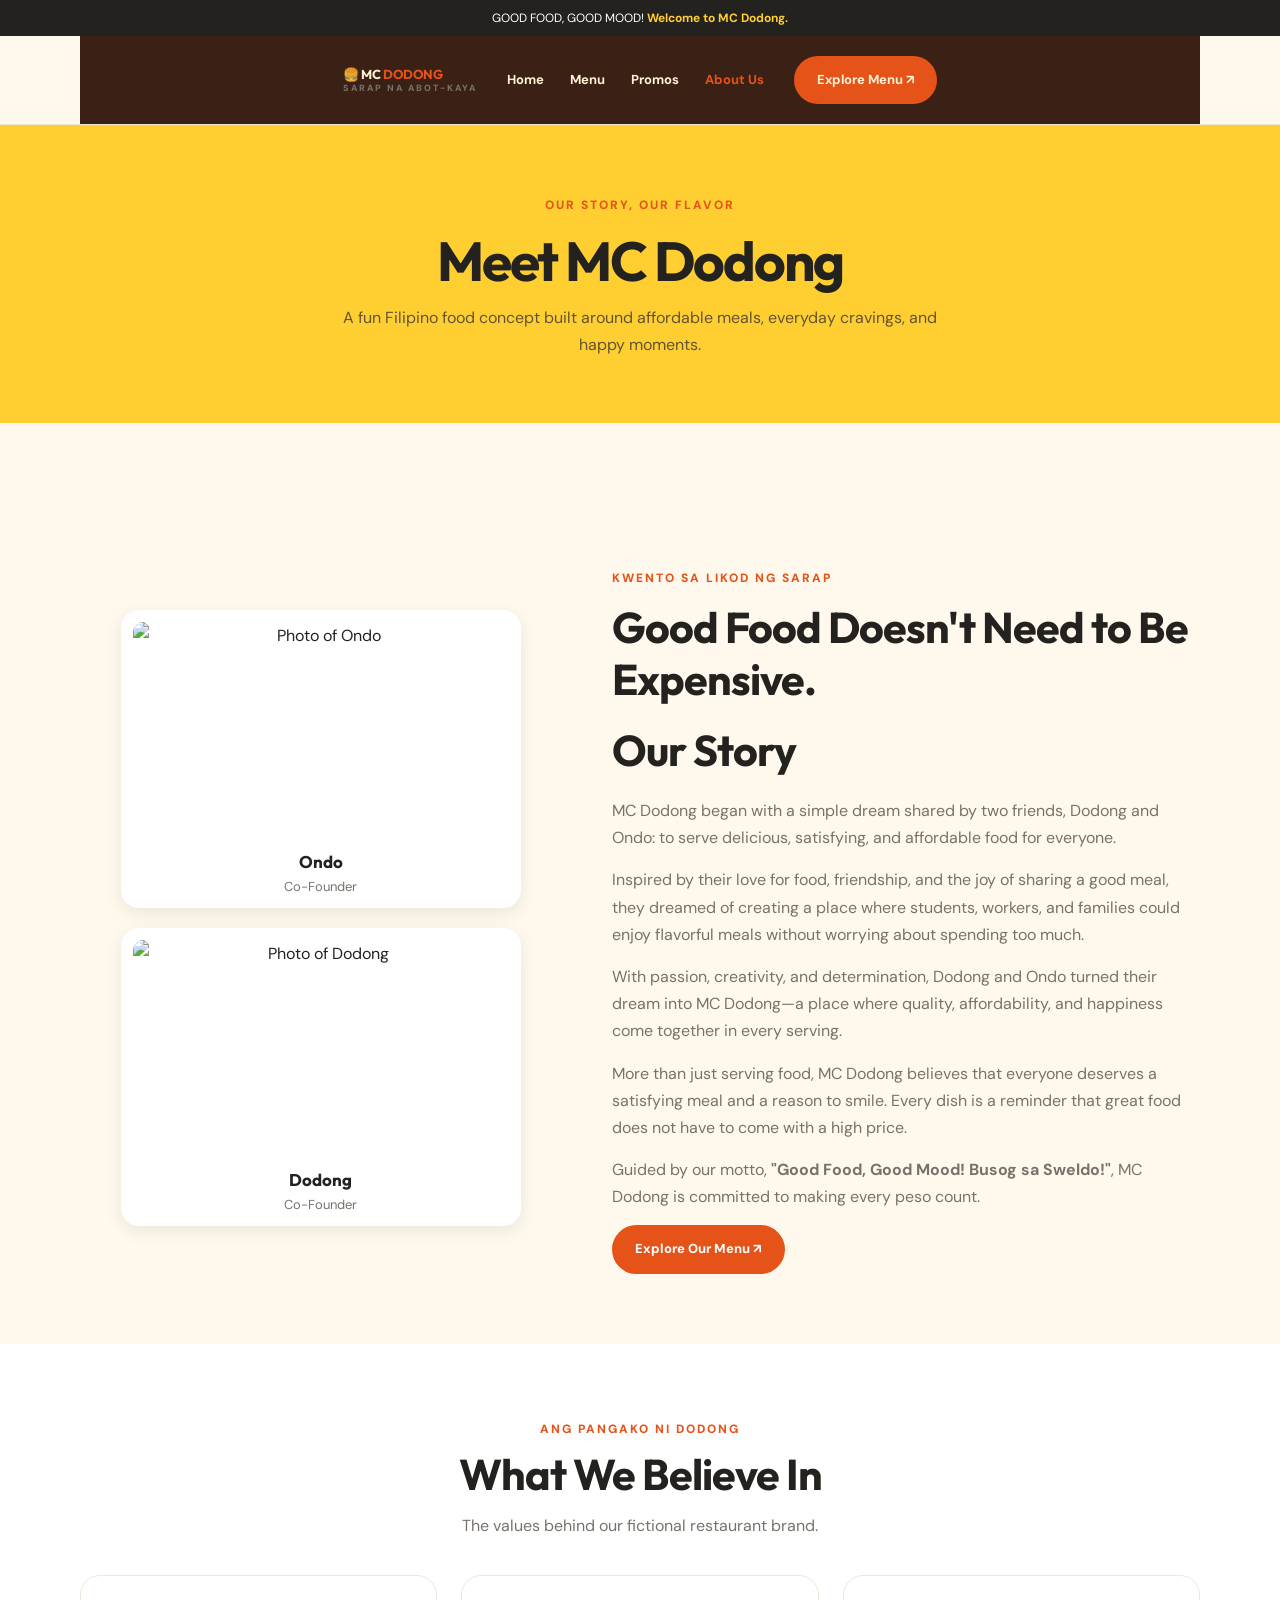
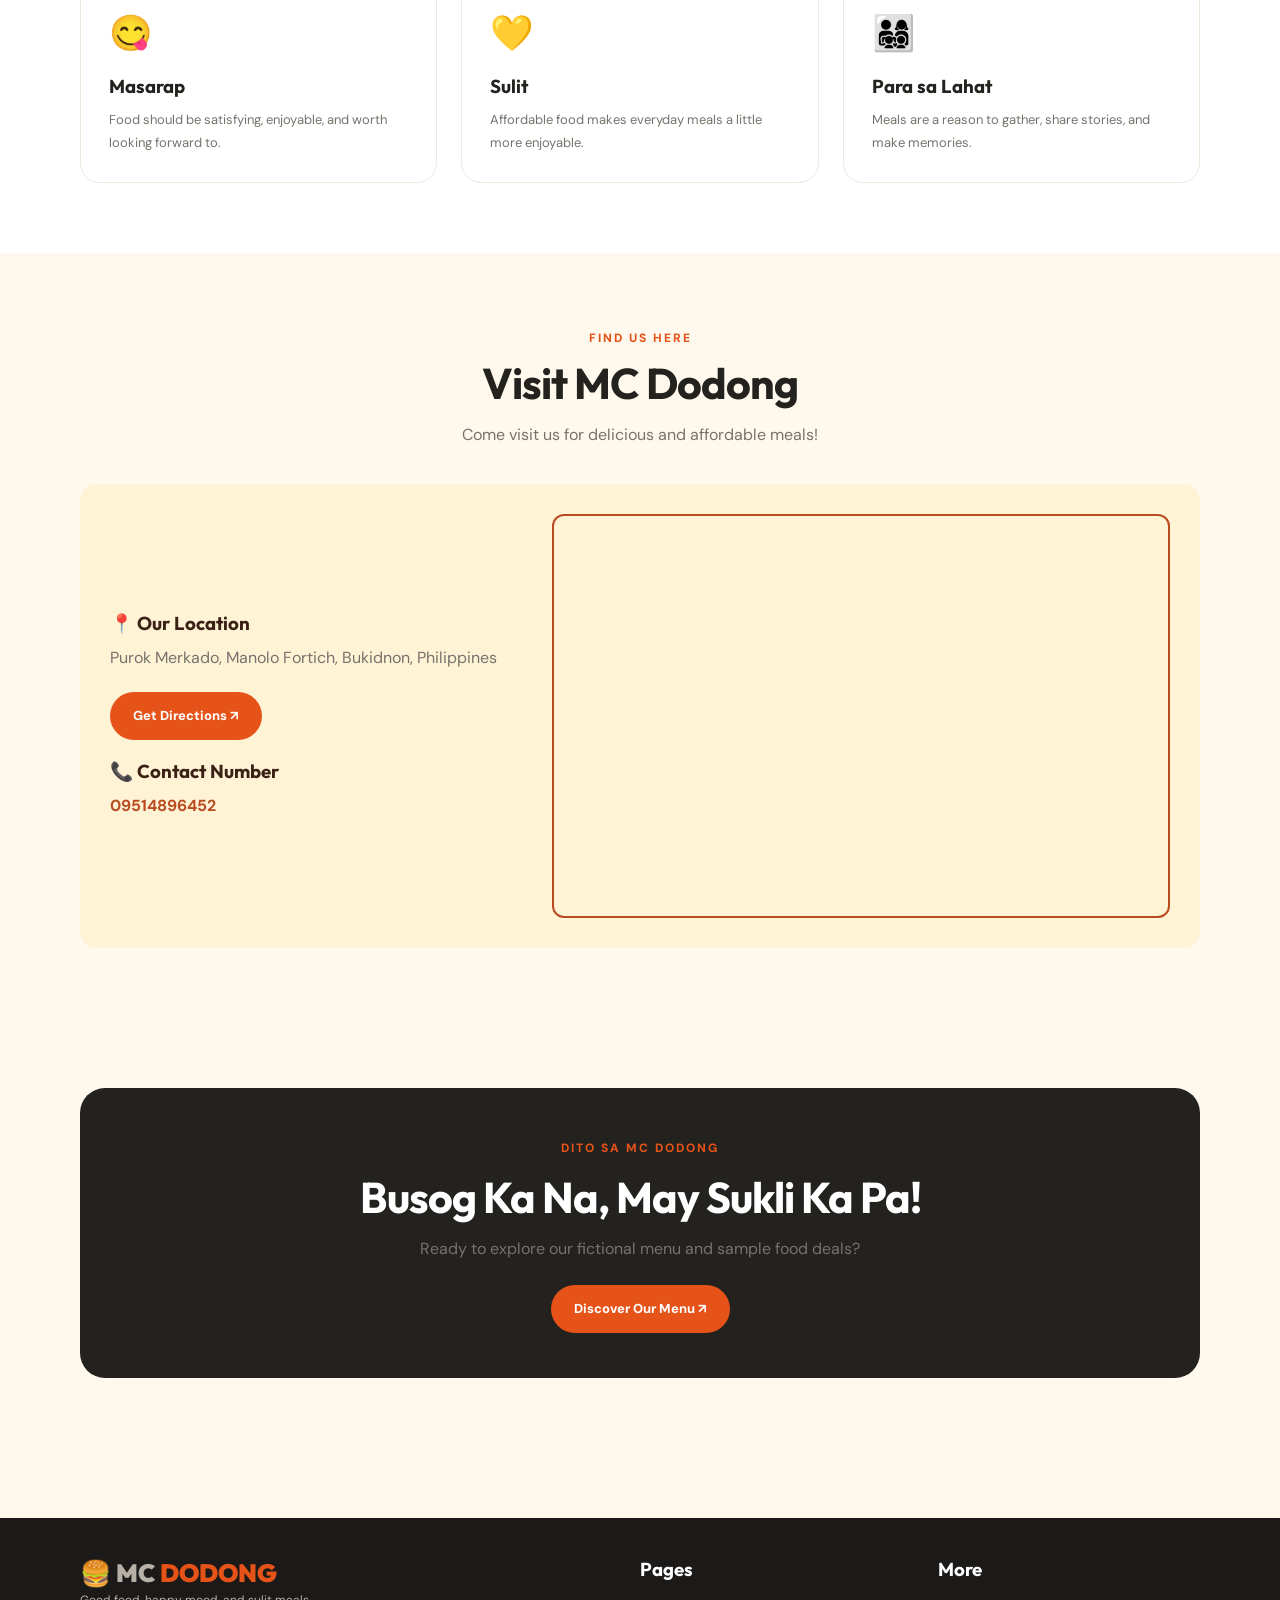
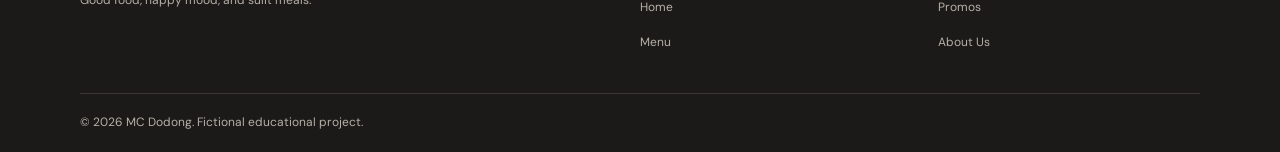
==== about.html @ 02cd671e "added menu,about, promos,styles" ====
<!DOCTYPE html>
<html lang="en">
<head>
    
    <meta charset="UTF-8">
    <meta name="viewport" content="width=device-width, initial-scale=1.0">
    <title>MC Dodong | About Us</title>
    <link rel="stylesheet" href="styles.css">
</head>
<body>
    



<div class="announcement">GOOD FOOD, GOOD MOOD! <strong>Welcome to MC Dodong.</strong></div>

<header>
    <div class="container navbar">
        <a href="index.html" class="logo">🍔 MC <span>DODONG</span><small>SARAP NA ABOT-KAYA</small></a>
        <nav>
            <a href="index.html">Home</a>
            <a href="menu.html">Menu</a>
            <a href="promos.html">Promos</a>
            <a href="about.html" class="active">About Us</a>
        </nav>
        <a href="menu.html" class="btn">Explore Menu ↗</a>
    </div>
</header>

<main>
    <section class="page-banner">
        <span class="eyebrow">Our story, our flavor</span>
        <h1>Meet MC Dodong</h1>
        <p>A fun Filipino food concept built around affordable meals,
           everyday cravings, and happy moments.</p>
    </section>

    <section>
<section>
    <div class="container about-grid">

    
        <div class="founders-section">

            <div class="founder-card">
                <img src="you.png" alt="Photo of Ondo">
                <h3>Ondo</h3>
                <p>Co-Founder</p>
            </div>

            <div class="founder-card">
                <img src="dodong.png" alt="Photo of Dodong">
                <h3>Dodong</h3>
                <p>Co-Founder</p>
            </div>

        </div>

        <!-- RIGHT SIDE: OUR STORY -->
        <div class="story-content">
            <span class="eyebrow">Kwento sa likod ng sarap</span>

            <h2>Good Food Doesn't Need to Be Expensive.</h2>
            <h2>Our Story</h2>

            <p>
                MC Dodong began with a simple dream shared by two
                friends, Dodong and Ondo: to serve delicious,
                satisfying, and affordable food for everyone.
            </p>

            <p>
                Inspired by their love for food, friendship, and the
                joy of sharing a good meal, they dreamed of creating
                a place where students, workers, and families could
                enjoy flavorful meals without worrying about
                spending too much.
            </p>

            <p>
                With passion, creativity, and determination, Dodong
                and Ondo turned their dream into MC Dodong—a place
                where quality, affordability, and happiness come
                together in every serving.
            </p>

            <p>
                More than just serving food, MC Dodong believes that
                everyone deserves a satisfying meal and a reason to
                smile. Every dish is a reminder that great food does
                not have to come with a high price.
            </p>

            <p>
                Guided by our motto,
                <strong>"Good Food, Good Mood! Busog sa Sweldo!"</strong>,
                MC Dodong is committed to making every peso count.
            </p>

<a href="menu.html" class="btn">Explore Our Menu ↗</a>

            </div>
        </div>
    </section>

    <section style="background: white;">
        <div class="container">
            <div class="section-heading">
                <span class="eyebrow">Ang pangako ni Dodong</span>
                <h2>What We Believe In</h2>
                <p>The values behind our fictional restaurant brand.</p>
            </div>

            <div class="card-grid">
                <article class="promo-card">
                    <div class="promo-icon">😋</div>
                    <h3>Masarap</h3>
                    <p>Food should be satisfying, enjoyable, and worth looking forward to.</p>
                </article>

                <article class="promo-card">
                    <div class="promo-icon">💛</div>
                    <h3>Sulit</h3>
                    <p>Affordable food makes everyday meals a little more enjoyable.</p>
                </article>

                <article class="promo-card">
                    <div class="promo-icon">👨‍👩‍👧‍👦</div>
                    <h3>Para sa Lahat</h3>
                    <p>Meals are a reason to gather, share stories, and make memories.</p>
                </article>
            </div>
        </div>
    </section>
    
    <!-- LOCATION AND CONTACT SECTION -->
    <section id="location">
        <div class="container">
            <div class="section-heading">
                <span class="eyebrow">Find us here</span>
                <h2>Visit MC Dodong</h2>
                <p>Come visit us for delicious and affordable meals!</p>
            </div>

            <div class="location-card">
                <div class="location-info">
                    <h3>📍 Our Location</h3>
                    <p>Purok Merkado, Manolo Fortich, Bukidnon, Philippines</p>

                    <a
                        href="https://www.google.com/maps?q=8.322611,124.808333"
                        target="_blank"
                        rel="noopener noreferrer"
                        class="btn">
                        Get Directions ↗
                    </a>

                    <h3>📞 Contact Number</h3>
                    <p>
                        <a href="tel:09514896452">09514896452</a>
                    </p>
                </div>

                <div class="map-container">
                    <iframe
                        src="https://maps.google.com/maps?q=8.322611,124.808333&z=16&output=embed"
                        width="100%"
                        height="400"
                        style="border:0;"
                        allowfullscreen
                        loading="lazy"
                        title="MC Dodong Location Map">
                    </iframe>
                </div>
            </div>
        </div>
    </section>


    <section>
        <div class="container cta">
            <span class="eyebrow">Dito sa MC Dodong</span>
            <h2>Busog Ka Na, May Sukli Ka Pa!</h2>
            <p>Ready to explore our fictional menu and sample food deals?</p>
            <a href="menu.html" class="btn">Discover Our Menu ↗</a>
        </div>
    </section>
</main>

<footer>
    <div class="container footer-grid">
        <div><a href="index.html" class="logo">🍔 MC <span>DODONG</span></a><p>Good food, happy mood, and sulit meals.</p></div>
        <div><h3>Pages</h3><ul><li><a href="index.html">Home</a></li><li><a href="menu.html">Menu</a></li></ul></div>
        <div><h3>More</h3><ul><li><a href="promos.html">Promos</a></li><li><a href="about.html">About Us</a></li></ul></div>
    </div>
    <div class="container footer-bottom"><p>© 2026 MC Dodong. Fictional educational project.</p></div>
</footer>

</body>
</html>
---- styles.css ----
@import url('https://fonts.googleapis.com/css2?family=DM+Sans:wght@400;500;600;700;800&family=Outfit:wght@500;600;700;800;900&display=swap');

:root {
    --orange: #e65319;
    --orange-dark: #bd3610;
    --yellow: #ffcf32;
    --cream: #fff9ed;
    --dark: #24221f;
    --muted: #77736c;
}

* {
    margin: 0;
    padding: 0;
    box-sizing: border-box;
}

html {
    scroll-behavior: smooth;
}

body {
    font-family: 'DM Sans', sans-serif;
    color: var(--dark);
    background: var(--cream);
    line-height: 1.7;
}

img {
    height: auto;
    width: 100%;
    display: block;
    object-fit: cover;
}

a {
    color: inherit;
    text-decoration: none;
}

.container {
    width: min(1120px, 90%);
    margin: auto;
}

/* ANNOUNCEMENT */
.announcement {
    background: var(--dark);
    color: white;
    text-align: center;
    padding: 8px 12px;
    font-size: 12px;
}

.announcement strong {
    color: var(--yellow);
}

/* HEADER AND NAVIGATION */
header {
    position: sticky;
    top: 0;
    z-index: 100;
    background: var(--cream);
    border-bottom: 1px solid #eee5d7;
}

.navbar {
    min-height: 82px;
    display: flex;
    justify-content: center;
    align-items: center;
    gap: 30px;
    padding: 20px;
    background-color: #3b2115;
    flex-wrap: wrap;
}

.logo {
    font-family: 'Outfit', sans-serif;
    font-size: 25px;
    font-weight: 900;
    line-height: 1.2;
    white-space: nowrap;
}

.logo span {
    color: var(--orange);
}

.logo small {
    display: block;
    font: 800 9px 'DM Sans', sans-serif;
    letter-spacing: 2px;
    color: var(--muted);
}

nav {
    display: flex;
    align-items: center;
    justify-content: center;
    gap: 26px;
    flex-wrap: wrap;
}

nav a,
.navbar a {
    color: #fff3d6;
    text-decoration: none;
    font-size: 13px;
    font-weight: 700;
    transition: color .2s;
}

nav a:hover,
nav a.active,
.navbar a:hover {
    color: var(--orange);
}

.btn {
    display: inline-block;
    background: var(--orange);
    color: white;
    padding: 13px 23px;
    border-radius: 50px;
    font-size: 13px;
    font-weight: 800;
    border: none;
    transition: .25s;
}

.btn:hover {
    background: var(--orange-dark);
    transform: translateY(-2px);
}

/* GENERAL SECTIONS */
section {
    padding: 70px 0;
}

.eyebrow {
    color: var(--orange);
    font-size: 12px;
    font-weight: 800;
    letter-spacing: 2px;
    text-transform: uppercase;
}

h1,
h2,
h3 {
    font-family: 'Outfit', sans-serif;
    line-height: 1.2;
}

h1 {
    font-size: clamp(40px, 6vw, 68px);
    letter-spacing: -2px;
}

h2 {
    font-size: clamp(30px, 4vw, 43px);
    letter-spacing: -1px;
}

p {
    color: var(--muted);
}

.section-heading {
    text-align: center;
    margin-bottom: 35px;
}

.section-heading h2 {
    margin: 8px 0 12px;
}

.section-heading p {
    max-width: 580px;
    margin: auto;
}

/* HOME HERO */
.hero {
    padding: 65px 0;
}

.hero-grid {
    display: grid;
    grid-template-columns: 1fr 1fr;
    align-items: center;
    gap: 45px;
}

.hero h1 {
    margin: 18px 0;
}

.hero h1 span {
    color: var(--orange);
}

.hero p {
    margin-bottom: 25px;
}

.hero-image {
    height: 500px;
    border: 10px solid var(--yellow);
    border-radius: 45% 45% 22px 22px;
}

/* FEATURE STRIP */
.features {
    background: var(--orange);
    color: white;
    padding: 22px 0;
}

.feature-grid {
    display: grid;
    grid-template-columns: repeat(3, 1fr);
    gap: 20px;
    text-align: center;
}

.feature-grid strong {
    display: block;
}

.feature-grid p {
    color: #ffe0d2;
    font-size: 12px;
}

/* GENERAL CARDS */
.card-grid {
    display: grid;
    grid-template-columns: repeat(3, 1fr);
    gap: 24px;
}

.card {
    background: white;
    border: 1px solid #eee7dc;
    border-radius: 20px;
    overflow: hidden;
    transition: transform .25s, box-shadow .25s;
}

.card:hover {
    transform: translateY(-6px);
    box-shadow: 0 15px 35px #34231412;
}

.card img {
    height: 220px;
}

.card-content {
    padding: 22px;
}

.card h3 {
    font-size: 22px;
    margin-bottom: 8px;
}

.card p {
    font-size: 13px;
    margin-bottom: 15px;
}

.price {
    color: var(--orange);
    font-family: 'Outfit', sans-serif;
    font-size: 22px;
    font-weight: 900;
}

.tag {
    display: inline-block;
    background: #ffedbd;
    padding: 5px 10px;
    border-radius: 50px;
    font-size: 10px;
    font-weight: 900;
    margin-bottom: 12px;
}

/* PAGE BANNERS */
.page-banner {
    background: var(--yellow);
    text-align: center;
    padding: 65px 20px;
}

.page-banner h1 {
    font-size: clamp(38px, 5vw, 55px);
    margin: 10px 0;
}

.page-banner p {
    max-width: 600px;
    margin: auto;
    color: #635333;
}

/* PROMO CARDS */
.promo-card {
    background: white;
    padding: 28px;
    border-radius: 20px;
    border: 1px solid #eee7dc;
    transition: .25s;
}

.promo-card:hover {
    border-color: var(--orange);
    transform: translateY(-5px);
}

.promo-icon {
    font-size: 35px;
    margin-bottom: 12px;
}

.promo-card h3 {
    margin: 12px 0;
}

.promo-card p {
    font-size: 13px;
}

.promo-price {
    color: var(--orange);
    font-weight: 900;
    margin-top: 15px;
}

/* ========================================
   ABOUT PAGE LAYOUT
======================================== */

.about-grid {
    display: grid;
    grid-template-columns: minmax(0, 0.9fr) minmax(0, 1.1fr);
    align-items: center;
    gap: 50px;
}

/* FOUNDER PHOTOS: ONDO ABOVE DODONG */
.about-grid .founders-section {
    display: flex;
    flex-direction: column;
    align-items: center;
    justify-content: center;
    gap: 20px;
    width: 100%;
    min-width: 0;
}

/* WIDER FOUNDER CARDS */
.about-grid .founder-card {
    width: 100%;
    max-width: 400px;
    min-width: 0;
    padding: 12px;
    text-align: center;
    background: #ffffff;
    border-radius: 18px;
    box-shadow: 0 5px 18px rgba(0, 0, 0, 0.08);
}

/* WIDER FOUNDER IMAGES */
.about-grid .founder-card img {
    display: block;
    width: 100%;
    height: 220px;
    max-height: none;
    object-fit: cover;
    object-position: center top;
    border-radius: 10px;
    box-shadow: none;
}

/* FOUNDER NAMES AND TITLES */
.about-grid .founder-card h3 {
    margin: 10px 0 4px;
    font-size: 17px;
}

.about-grid .founder-card p {
    font-size: 13px;
    line-height: 1.5;
    margin-bottom: 0;
}

/* STORY CONTENT ON THE RIGHT */
.story-content {
    min-width: 0;
}

.story-content h2 {
    margin: 12px 0 20px;
}

.story-content p {
    margin-bottom: 15px;
}

/* CALL TO ACTION */
.cta {
    text-align: center;
    background: var(--dark);
    color: white;
    border-radius: 25px;
    padding: 45px 20px;
}

.cta h2 {
    margin: 12px 0;
}

.cta p {
    max-width: 520px;
    margin: 0 auto 22px;
}

/* FOOTER */
footer {
    background: #1b1a18;
    color: white;
    padding: 40px 0 20px;
}

.footer-grid {
    display: grid;
    grid-template-columns: 2fr 1fr 1fr;
    gap: 35px;
    padding-bottom: 30px;
}

footer h3 {
    margin-bottom: 12px;
}

footer p,
footer a {
    color: #b6b0a7;
    font-size: 12px;
}

footer ul {
    list-style: none;
}

footer li {
    margin: 8px 0;
}

footer a:hover {
    color: var(--yellow);
}

.footer-bottom {
    border-top: 1px solid #393631;
    padding-top: 18px;
    font-size: 11px;
}

/* LOCATION AND CONTACT SECTION */
.location-card {
    display: grid;
    grid-template-columns: 1fr 1.5fr;
    gap: 30px;
    align-items: center;
    padding: 30px;
    background: #fff3d6;
    border-radius: 16px;
    margin-top: 30px;
}

.location-info h3 {
    color: #3b2115;
    margin: 20px 0 10px;
}

.location-info p {
    line-height: 1.7;
    margin-bottom: 20px;
}

.location-info a:not(.btn) {
    color: #b94b20;
    font-weight: bold;
}

.map-container {
    width: 100%;
    overflow: hidden;
    border-radius: 12px;
    border: 2px solid #b94b20;
}

.map-container iframe {
    display: block;
    width: 100%;
    min-height: 350px;
}

/* ========================================
   TABLET RESPONSIVENESS
======================================== */

@media (max-width: 768px) {
    .location-card {
        grid-template-columns: 1fr;
        padding: 20px;
    }

    .map-container iframe {
        min-height: 300px;
    }
}

/* ========================================
   MOBILE RESPONSIVENESS
======================================== */

@media (max-width: 760px) {

    /* NAVIGATION */
    .navbar {
        flex-direction: column;
        padding: 15px;
        gap: 18px;
    }

    nav {
        justify-content: center;
        flex-wrap: wrap;
        gap: 15px;
    }

    /* HOME AND ABOUT LAYOUT */
    .hero-grid,
    .about-grid {
        grid-template-columns: 1fr;
    }

    .hero-image {
        height: 320px;
    }

    .about-grid {
        gap: 30px;
    }

    /* KEEP FOUNDER CARDS STACKED */
    .about-grid .founders-section {
        display: flex;
        flex-direction: column;
        align-items: center;
        justify-content: center;
        width: 100%;
        max-width: none;
        margin: 0 auto;
        gap: 20px;
    }

    /* WIDER FOUNDER CARDS ON MOBILE */
    .about-grid .founder-card {
        width: 100%;
        max-width: 400px;
    }

    .about-grid .founder-card img {
        width: 100%;
        height: 220px;
        max-height: none;
    }

    /* MENU CARDS */
    .card-grid {
        grid-template-columns: repeat(2, minmax(0, 1fr));
        gap: 15px;
    }

    .card img {
        height: 180px;
    }

    /* FEATURES */
    .feature-grid {
        grid-template-columns: 1fr;
    }

    /* FOOTER */
    .footer-grid {
        grid-template-columns: 1fr;
        gap: 25px;
    }
}

/* ========================================
   SMALL MOBILE SCREENS
======================================== */

@media (max-width: 480px) {

    nav {
        gap: 12px;
    }

    nav a {
        font-size: 12px;
    }

    .card-grid {
        grid-template-columns: 1fr;
    }

    .card img {
        height: 230px;
    }

    section {
        padding: 50px 0;
    }

    /* FOUNDER CARDS FIT THE SCREEN */
    .about-grid .founder-card {
        max-width: 100%;
    }

    .about-grid .founder-card img {
        height: 200px;
    }
}

/* ========================================
   EXTRA SMALL MOBILE SCREENS
======================================== */

@media (max-width: 380px) {

    .about-grid .founders-section {
        gap: 15px;
    }

    .about-grid .founder-card {
        max-width: 100%;
        padding: 7px;
    }

    .about-grid .founder-card img {
        height: 180px;
        max-height: none;
    }
}
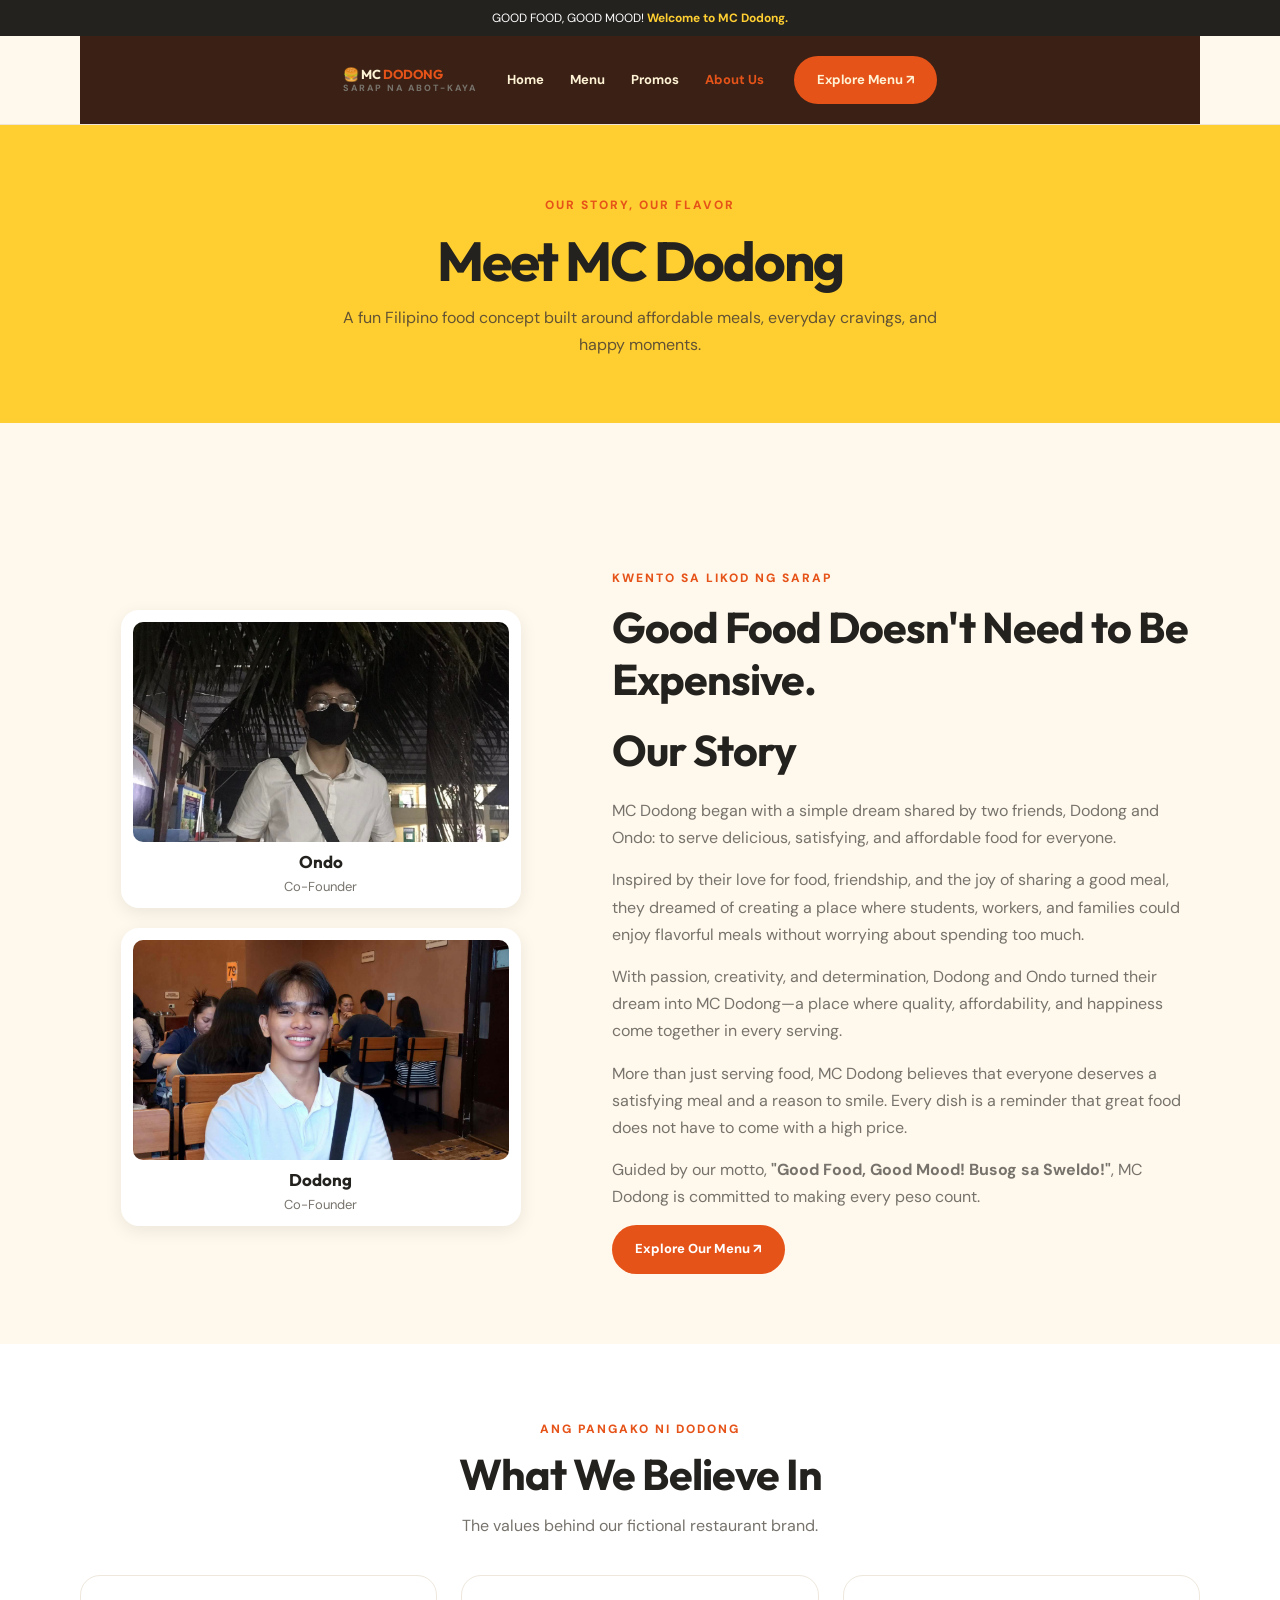
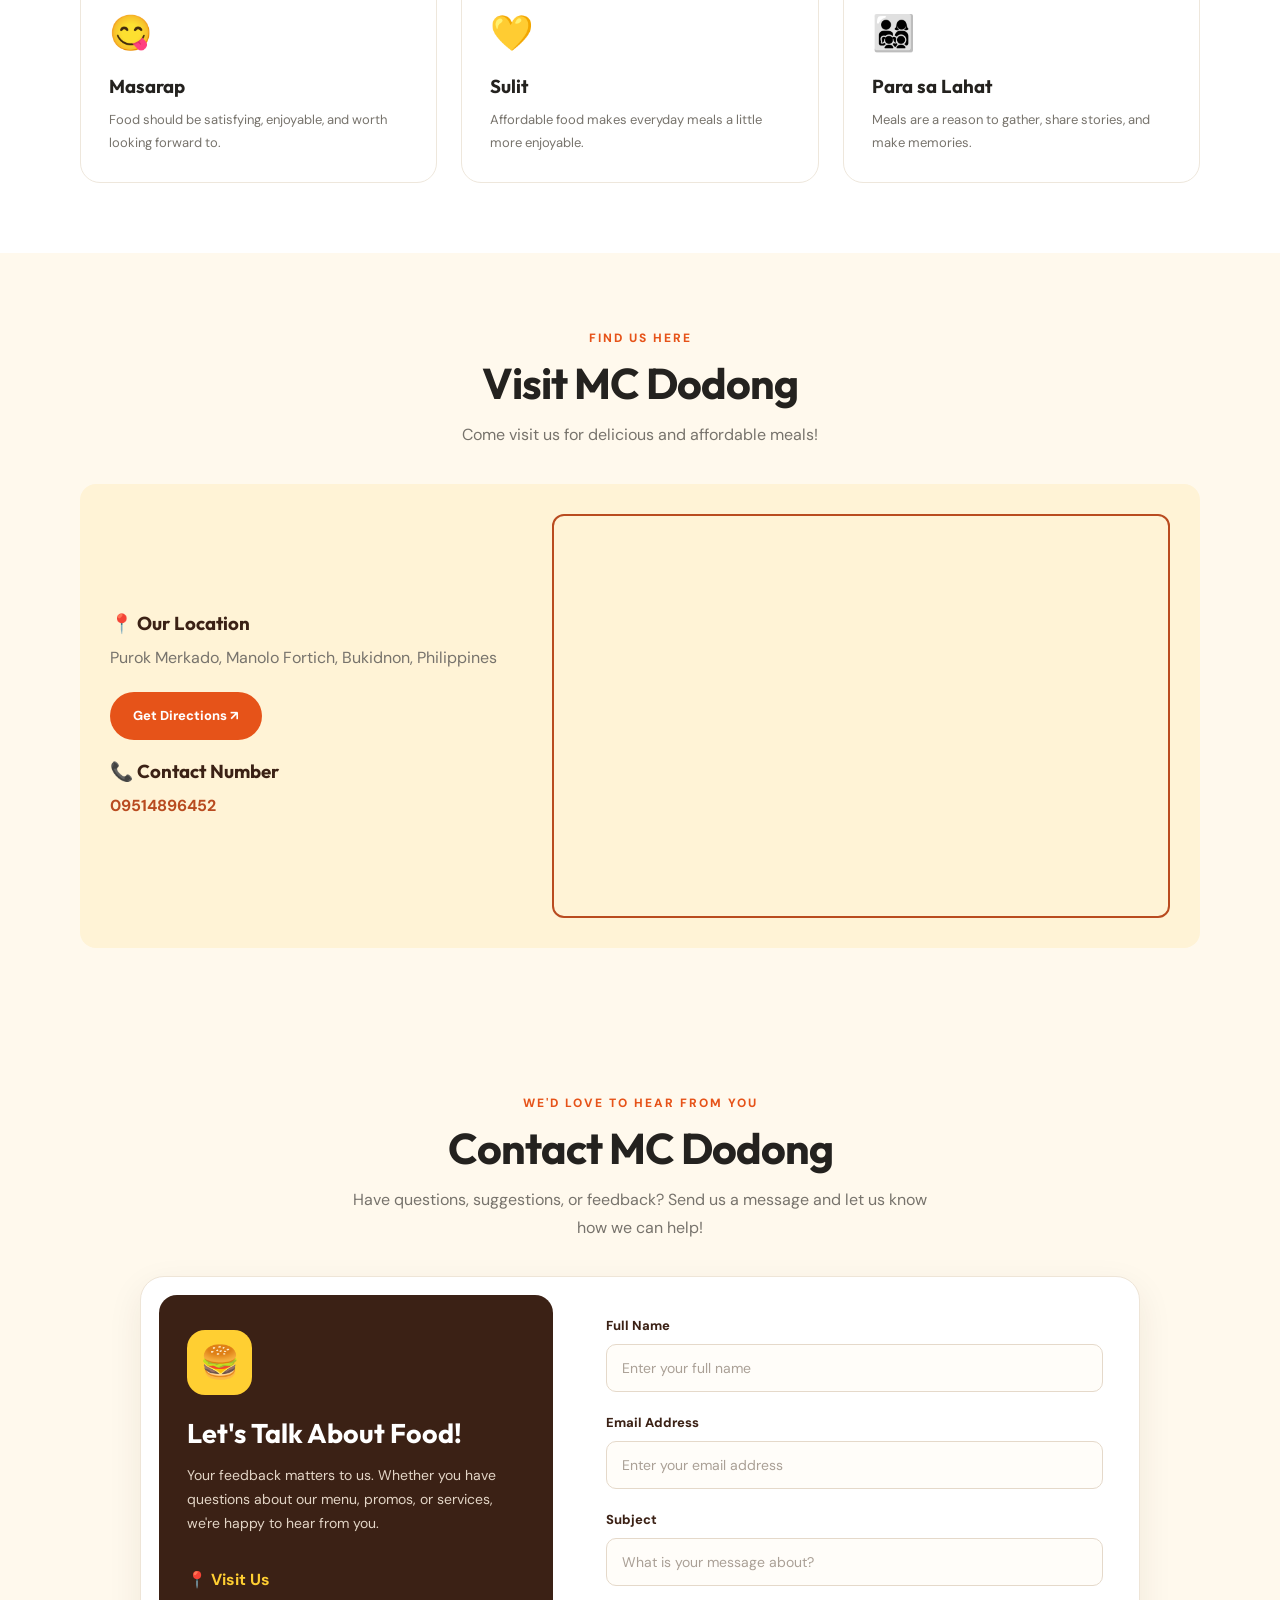
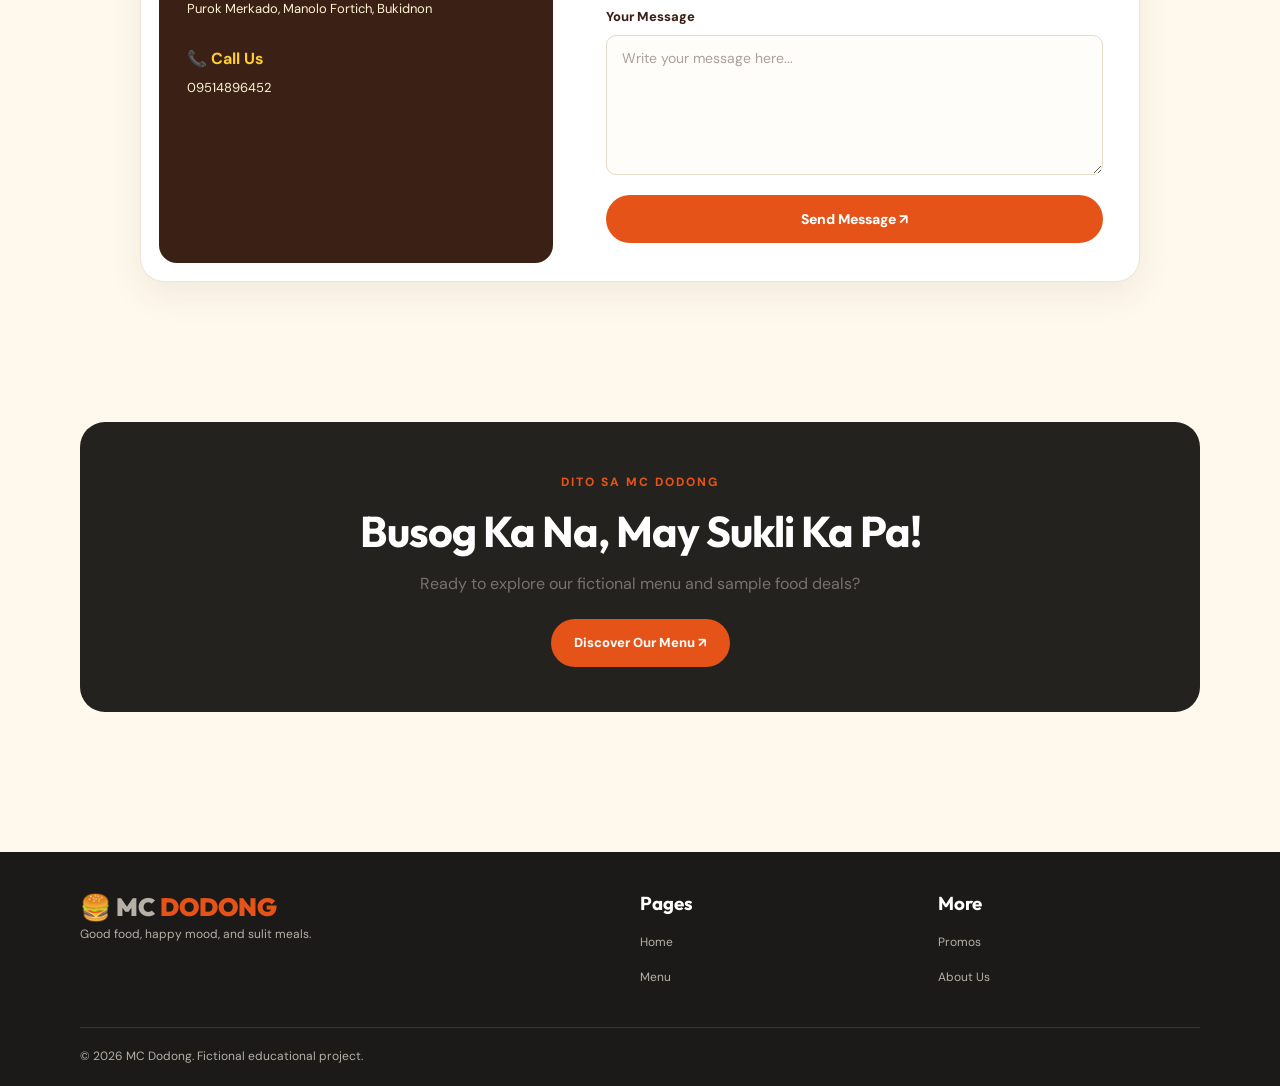
==== commit 7f33e2a0: "added contact form" ====
--- a/about.html
+++ b/about.html
@@ -176,6 +176,100 @@
             </div>
         </div>
     </section>
+    
+<!-- CONTACT FORM SECTION -->
+<section id="contact" class="contact-section">
+    <div class="container">
+
+        <div class="section-heading">
+            <span class="eyebrow">We'd love to hear from you</span>
+            <h2>Contact MC Dodong</h2>
+            <p>
+                Have questions, suggestions, or feedback?
+                Send us a message and let us know how we can help!
+            </p>
+        </div>
+
+        <div class="contact-form-container">
+
+            <div class="contact-form-info">
+                <span class="contact-icon">🍔</span>
+                <h3>Let's Talk About Food!</h3>
+                <p>
+                    Your feedback matters to us. Whether you have
+                    questions about our menu, promos, or services,
+                    we're happy to hear from you.
+                </p>
+
+                <div class="contact-detail">
+                    <strong>📍 Visit Us</strong>
+                    <p>Purok Merkado, Manolo Fortich, Bukidnon</p>
+                </div>
+
+                <div class="contact-detail">
+                    <strong>📞 Call Us</strong>
+                    <p><a href="tel:09514896452">09514896452</a></p>
+                </div>
+            </div>
+
+            <form class="contact-form"
+                  action="https://formsubmit.co/YOUR_EMAIL@example.com"
+                  method="POST">
+
+                <input type="hidden" name="_subject"
+                       value="New Message from MC Dodong Website">
+
+                <input type="hidden" name="_captcha" value="true">
+
+                <input type="hidden" name="_template" value="table">
+
+                <div class="form-group">
+                    <label for="contact-name">Full Name</label>
+                    <input type="text"
+                           id="contact-name"
+                           name="name"
+                           placeholder="Enter your full name"
+                           autocomplete="name"
+                           required>
+                </div>
+
+                <div class="form-group">
+                    <label for="contact-email">Email Address</label>
+                    <input type="email"
+                           id="contact-email"
+                           name="email"
+                           placeholder="Enter your email address"
+                           autocomplete="email"
+                           required>
+                </div>
+
+                <div class="form-group">
+                    <label for="contact-subject">Subject</label>
+                    <input type="text"
+                           id="contact-subject"
+                           name="subject"
+                           placeholder="What is your message about?"
+                           required>
+                </div>
+
+                <div class="form-group">
+                    <label for="contact-message">Your Message</label>
+                    <textarea id="contact-message"
+                              name="message"
+                              rows="5"
+                              placeholder="Write your message here..."
+                              required></textarea>
+                </div>
+
+                <button type="submit" class="btn contact-submit">
+                    Send Message ↗
+                </button>
+
+            </form>
+        </div>
+    </div>
+</section>
+
 
 
     <section>
--- a/styles.css
+++ b/styles.css
@@ -664,3 +664,175 @@
         max-height: none;
     }
 }
+
+/* ========================================
+   CONTACT FORM SECTION
+======================================== */
+
+.contact-section {
+    background: #fff9ed;
+}
+
+.contact-form-container {
+    display: grid;
+    grid-template-columns: 0.85fr 1.15fr;
+    gap: 35px;
+    align-items: stretch;
+    max-width: 1000px;
+    margin: 0 auto;
+    padding: 18px;
+    background: #ffffff;
+    border: 1px solid #eee5d7;
+    border-radius: 24px;
+    box-shadow: 0 12px 35px rgba(59, 33, 21, 0.08);
+}
+
+/* LEFT INFORMATION PANEL */
+
+.contact-form-info {
+    background: #3b2115;
+    color: #fff3d6;
+    border-radius: 18px;
+    padding: 35px 28px;
+}
+
+.contact-icon {
+    display: inline-flex;
+    align-items: center;
+    justify-content: center;
+    width: 65px;
+    height: 65px;
+    margin-bottom: 22px;
+    background: #ffcf32;
+    border-radius: 18px;
+    font-size: 32px;
+}
+
+.contact-form-info h3 {
+    color: #ffffff;
+    font-size: 27px;
+    margin-bottom: 15px;
+}
+
+.contact-form-info > p {
+    color: #e3d5c6;
+    font-size: 14px;
+    margin-bottom: 30px;
+}
+
+.contact-detail {
+    margin-top: 25px;
+}
+
+.contact-detail strong {
+    display: block;
+    color: #ffcf32;
+    margin-bottom: 5px;
+}
+
+.contact-detail p,
+.contact-detail a {
+    color: #fff3d6;
+    font-size: 13px;
+    overflow-wrap: anywhere;
+}
+
+/* FORM AREA */
+
+.contact-form {
+    padding: 20px 18px;
+    min-width: 0;
+}
+
+.form-group {
+    margin-bottom: 20px;
+}
+
+.form-group label {
+    display: block;
+    color: #3b2115;
+    font-size: 13px;
+    font-weight: 800;
+    margin-bottom: 7px;
+}
+
+.form-group input,
+.form-group textarea {
+    display: block;
+    width: 100%;
+    padding: 13px 15px;
+    border: 1px solid #e5d9ca;
+    border-radius: 10px;
+    background: #fffdf9;
+    color: #24221f;
+    font-family: 'DM Sans', sans-serif;
+    font-size: 14px;
+    outline: none;
+    transition: border-color 0.2s, box-shadow 0.2s;
+}
+
+.form-group input {
+    min-height: 48px;
+}
+
+.form-group textarea {
+    min-height: 140px;
+    resize: vertical;
+}
+
+.form-group input::placeholder,
+.form-group textarea::placeholder {
+    color: #aaa096;
+}
+
+.form-group input:focus,
+.form-group textarea:focus {
+    border-color: #e65319;
+    box-shadow: 0 0 0 3px rgba(230, 83, 25, 0.12);
+}
+
+.contact-submit {
+    width: 100%;
+    cursor: pointer;
+    font-family: 'DM Sans', sans-serif;
+    font-size: 14px;
+    padding: 15px 20px;
+}
+
+/* CONTACT FORM RESPONSIVENESS */
+
+@media (max-width: 768px) {
+    .contact-form-container {
+        grid-template-columns: 1fr;
+        gap: 15px;
+        padding: 12px;
+    }
+
+    .contact-form-info {
+        padding: 28px 24px;
+    }
+
+    .contact-form {
+        padding: 20px 12px;
+    }
+}
+
+@media (max-width: 480px) {
+    .contact-form-info h3 {
+        font-size: 23px;
+    }
+
+    .contact-form-info {
+        padding: 25px 20px;
+    }
+
+    .contact-form {
+        padding: 15px 5px;
+    }
+
+    .form-group input,
+    .form-group textarea {
+        font-size: 16px;
+    }
+}
+
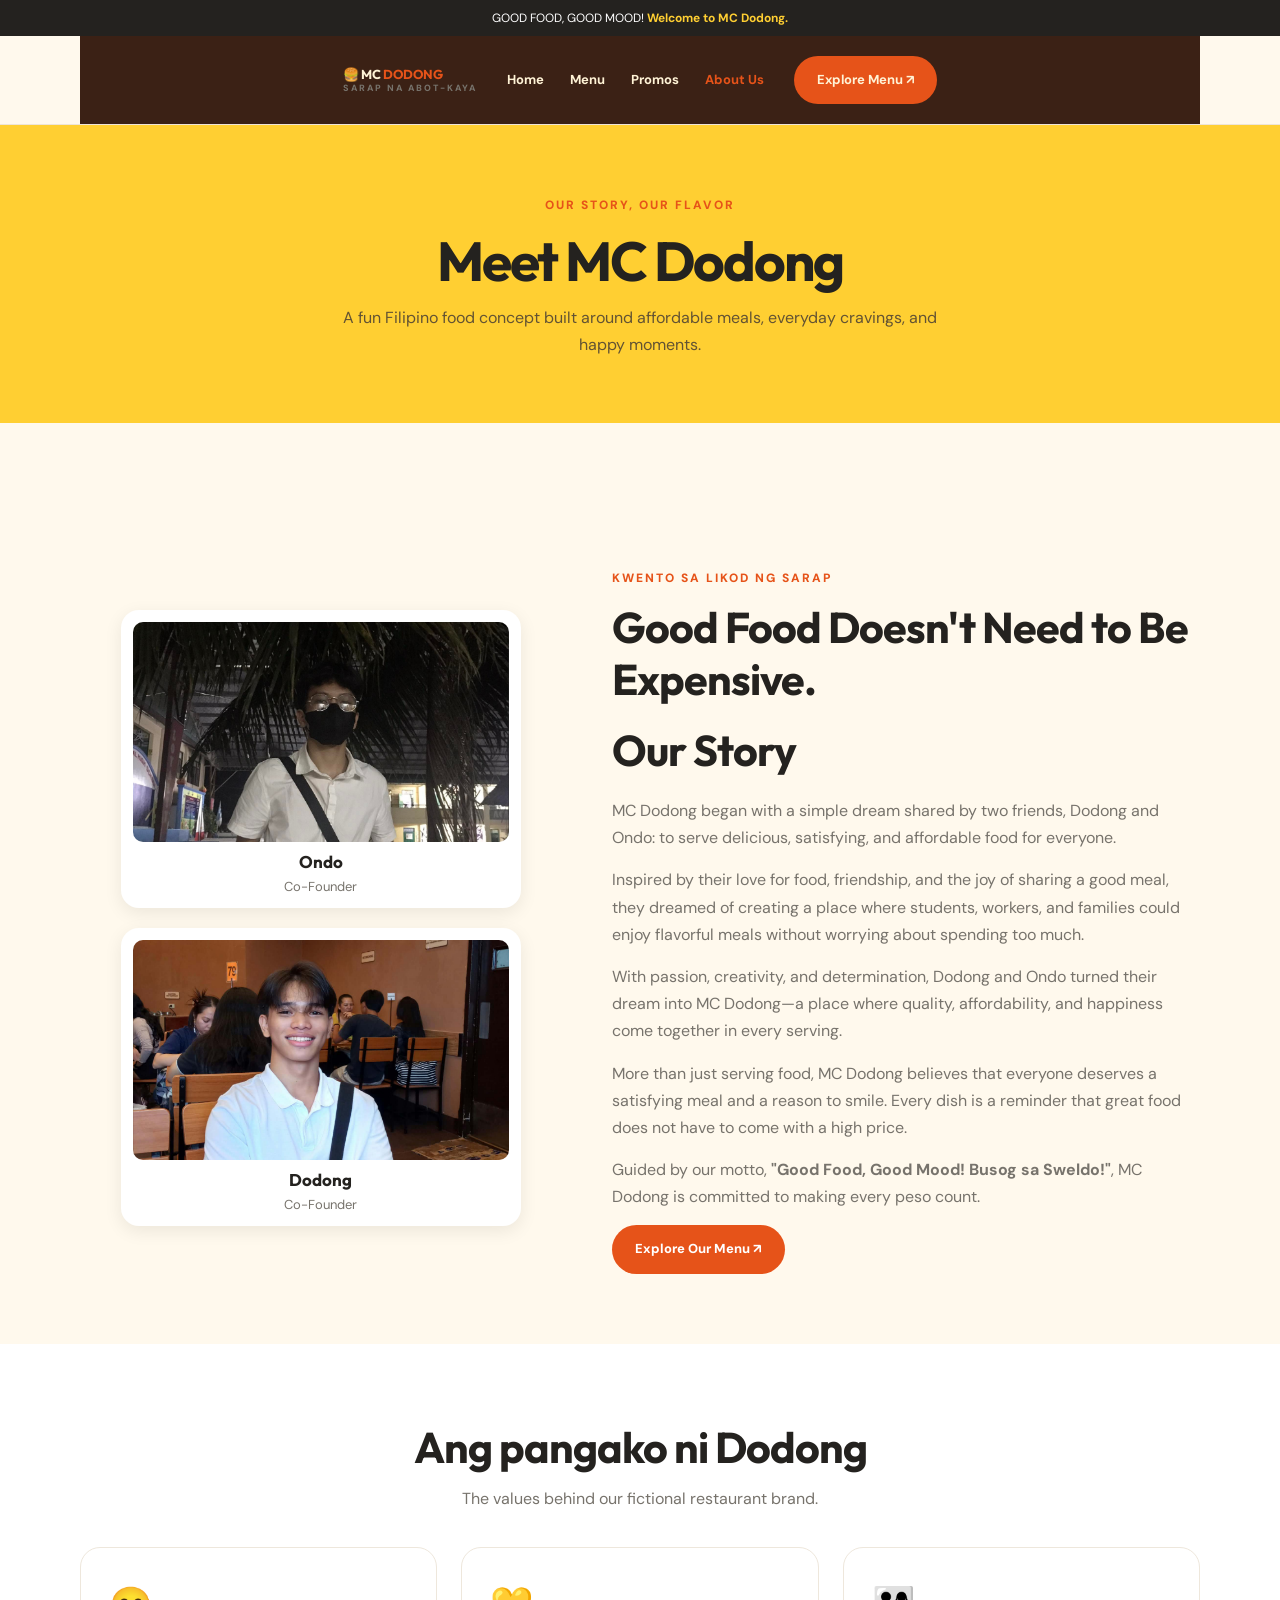
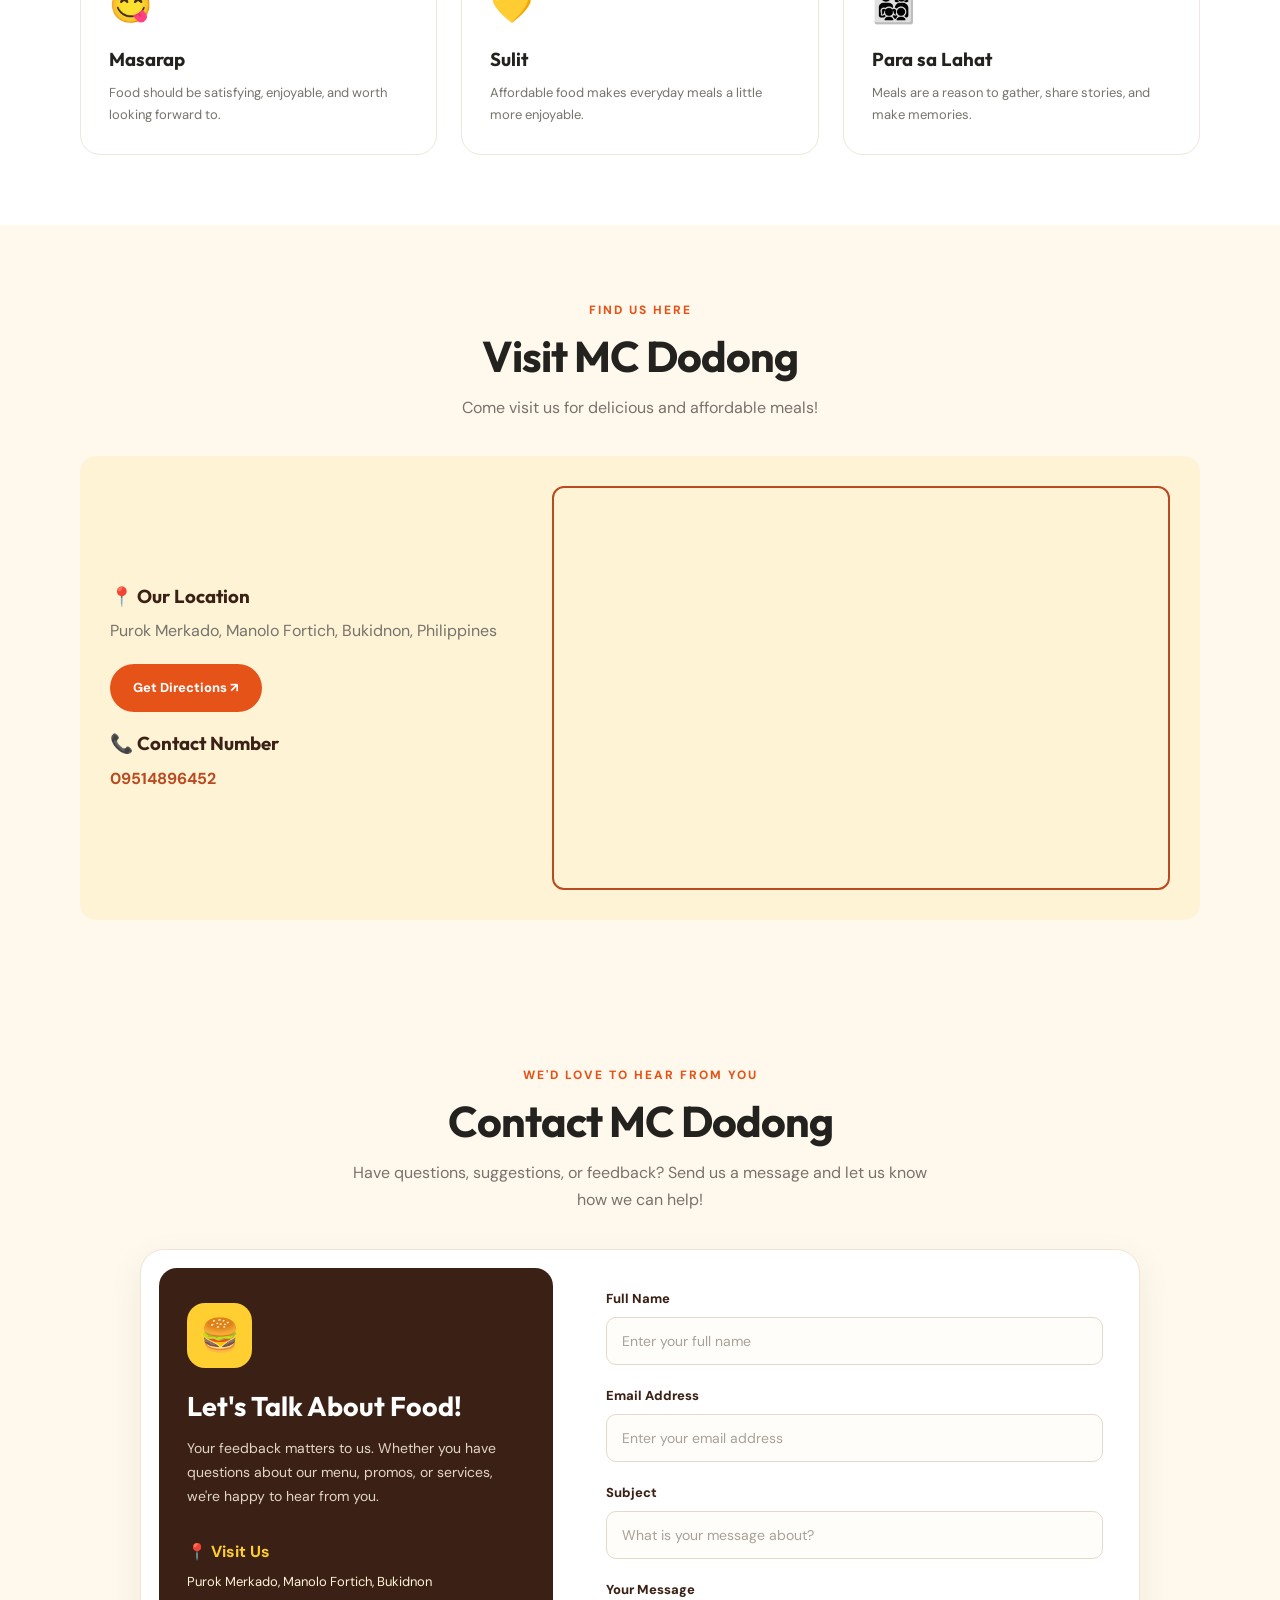
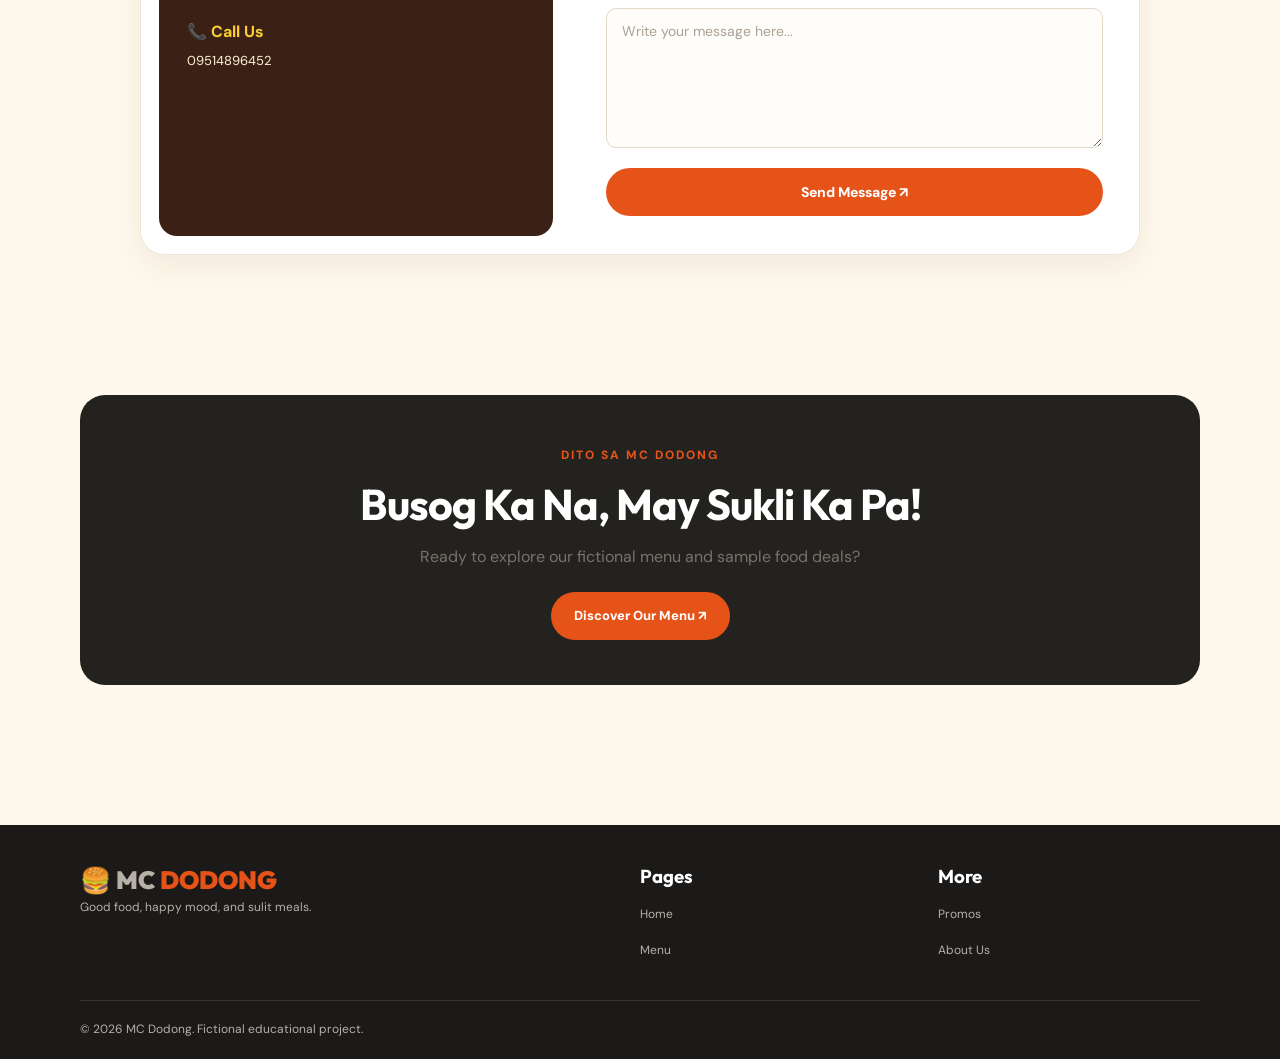
==== commit 8294c753: "added payment method" ====
--- a/about.html
+++ b/about.html
@@ -107,8 +107,8 @@
     <section style="background: white;">
         <div class="container">
             <div class="section-heading">
-                <span class="eyebrow">Ang pangako ni Dodong</span>
-                <h2>What We Believe In</h2>
+                
+                <h2>Ang pangako ni Dodong</h2>
                 <p>The values behind our fictional restaurant brand.</p>
             </div>
 
--- a/styles.css
+++ b/styles.css
@@ -836,3 +836,25 @@
     }
 }
 
+/* PAYMENT METHOD */
+#paymentMethod {
+    cursor: pointer;
+    background-color: #fffdf9;
+    border: 1px solid #e5d9ca;
+    transition: border-color 0.2s, box-shadow 0.2s;
+}
+
+#paymentMethod:focus {
+    border-color: #e65319;
+    box-shadow: 0 0 0 3px rgba(230, 83, 25, 0.12);
+}
+
+.order-note {
+    font-size: 12px;
+    color: #777;
+    line-height: 1.5;
+    margin-top: 6px;
+    margin-bottom: 14px;
+}
+
+
